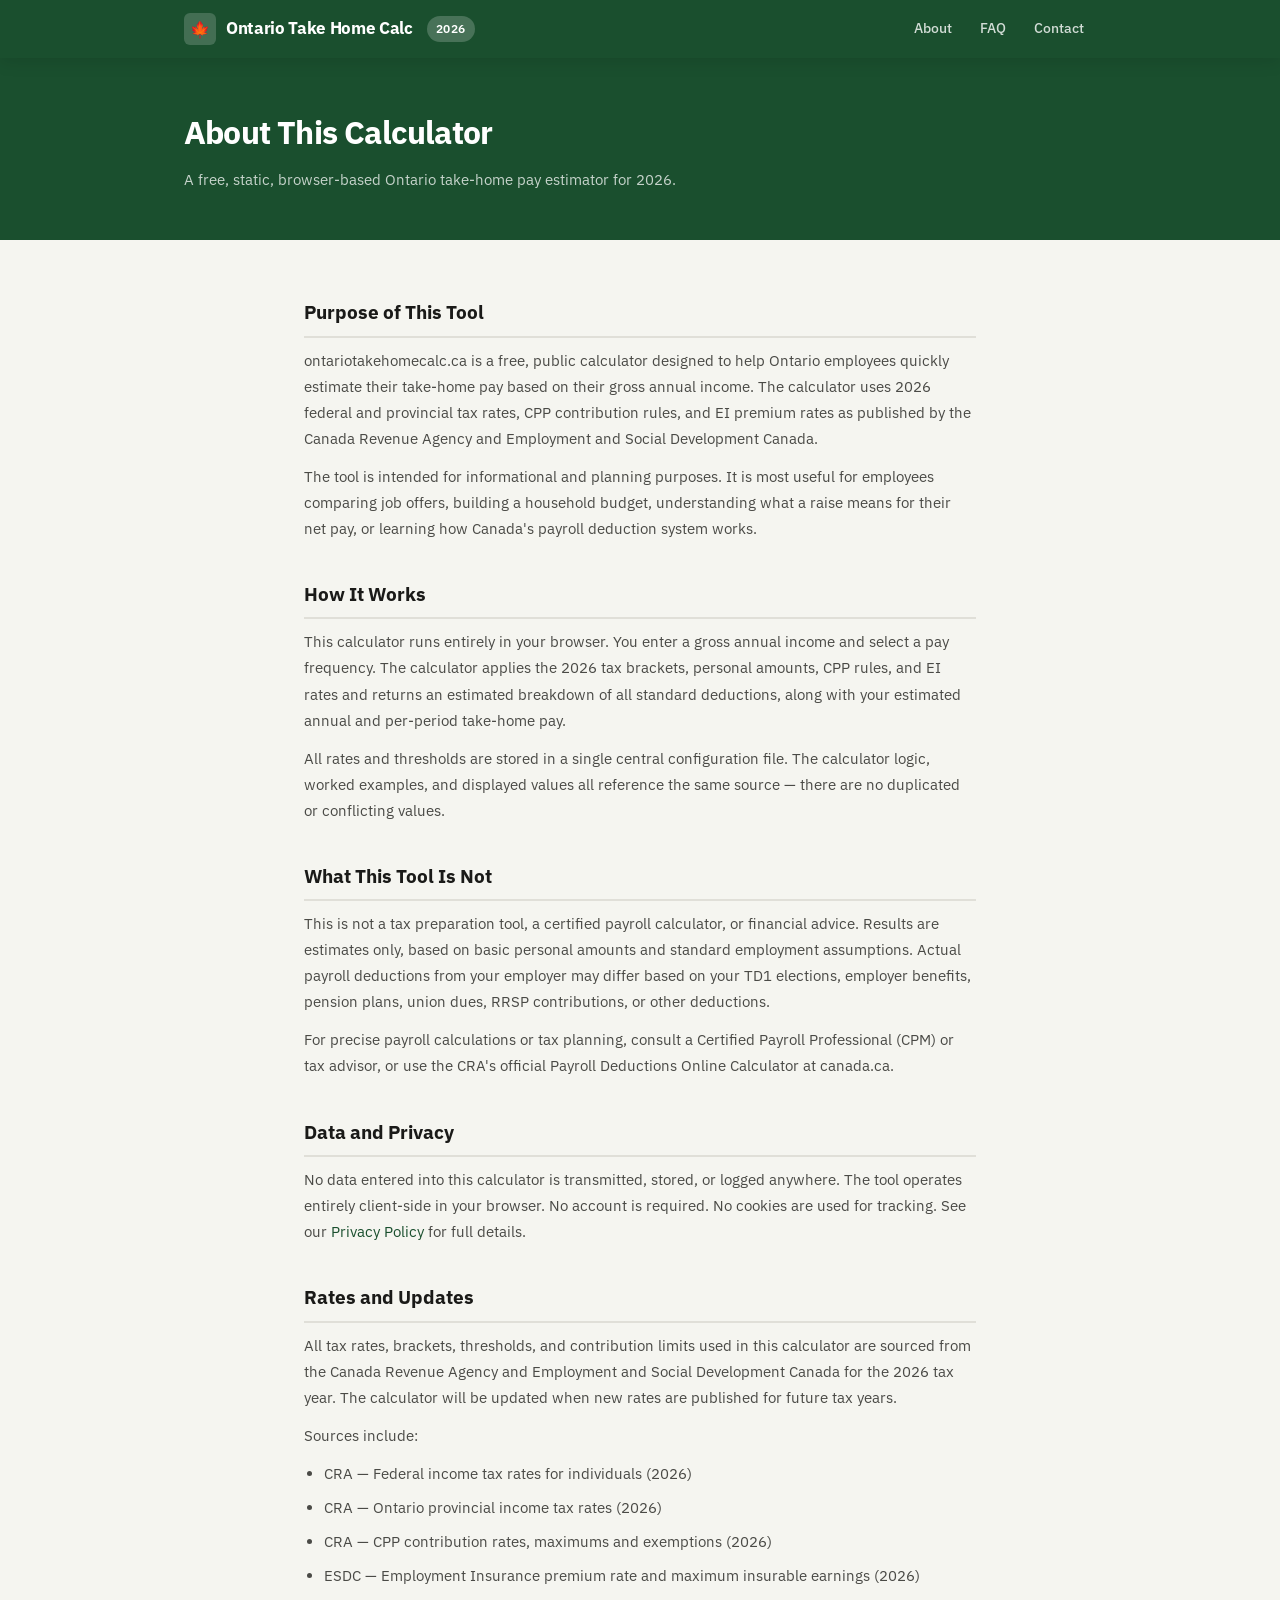
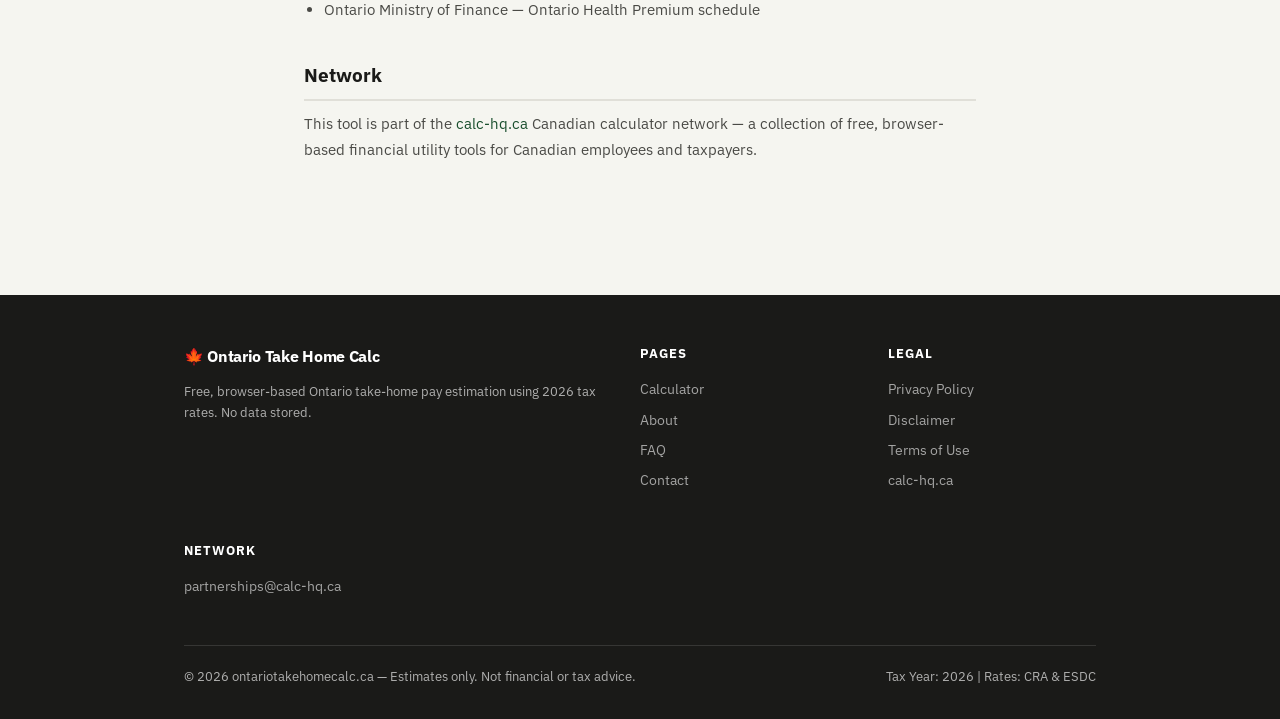
==== about.html @ 79138fdd "updated" ====
<!DOCTYPE html>
<html lang="en-CA">
<head>
  <meta charset="UTF-8">
  <meta name="viewport" content="width=device-width, initial-scale=1.0">
  <title>About | Ontario Take Home Calc</title>
  <meta name="description" content="About ontariotakehomecalc.ca — a free, browser-based Ontario take-home pay calculator using current 2026 tax rates.">
  <link rel="canonical" href="https://ontariotakehomecalc.ca/about.html">
  <link rel="stylesheet" href="css/style.css">
  <script async src="https://pagead2.googlesyndication.com/pagead/js/adsbygoogle.js?client=ca-pub-7744853829365165" crossorigin="anonymous"></script>
  <script type="application/ld+json">
  {
    "@context": "https://schema.org",
    "@type": "WebPage",
    "name": "About | Ontario Take Home Calc",
    "url": "https://ontariotakehomecalc.ca/about.html",
    "description": "About Ontario Take Home Calc — a free, browser-based Ontario take-home pay estimator using 2026 CRA tax rates.",
    "isPartOf": {
      "@type": "WebSite",
      "name": "Ontario Take Home Calc",
      "url": "https://ontariotakehomecalc.ca/"
    }
  }
  </script>
</head>
<body>

<header class="site-header">
  <div class="container">
    <div class="header-inner">
      <a href="/" class="logo"><span class="logo-icon">🍁</span> Ontario Take Home Calc <span class="year-badge">2026</span></a>
      <nav class="header-nav">
        <a href="about.html">About</a>
        <a href="faq.html">FAQ</a>
        <a href="contact.html">Contact</a>
      </nav>
    </div>
  </div>
</header>

<section class="page-hero">
  <div class="container">
    <h1>About This Calculator</h1>
    <p>A free, static, browser-based Ontario take-home pay estimator for 2026.</p>
  </div>
</section>

<div class="page-body">

  <h2>Purpose of This Tool</h2>
  <p>ontariotakehomecalc.ca is a free, public calculator designed to help Ontario employees quickly estimate their take-home pay based on their gross annual income. The calculator uses 2026 federal and provincial tax rates, CPP contribution rules, and EI premium rates as published by the Canada Revenue Agency and Employment and Social Development Canada.</p>
  <p>The tool is intended for informational and planning purposes. It is most useful for employees comparing job offers, building a household budget, understanding what a raise means for their net pay, or learning how Canada's payroll deduction system works.</p>

  <h2>How It Works</h2>
  <p>This calculator runs entirely in your browser. You enter a gross annual income and select a pay frequency. The calculator applies the 2026 tax brackets, personal amounts, CPP rules, and EI rates and returns an estimated breakdown of all standard deductions, along with your estimated annual and per-period take-home pay.</p>
  <p>All rates and thresholds are stored in a single central configuration file. The calculator logic, worked examples, and displayed values all reference the same source — there are no duplicated or conflicting values.</p>

  <h2>What This Tool Is Not</h2>
  <p>This is not a tax preparation tool, a certified payroll calculator, or financial advice. Results are estimates only, based on basic personal amounts and standard employment assumptions. Actual payroll deductions from your employer may differ based on your TD1 elections, employer benefits, pension plans, union dues, RRSP contributions, or other deductions.</p>
  <p>For precise payroll calculations or tax planning, consult a Certified Payroll Professional (CPM) or tax advisor, or use the CRA's official Payroll Deductions Online Calculator at canada.ca.</p>

  <h2>Data and Privacy</h2>
  <p>No data entered into this calculator is transmitted, stored, or logged anywhere. The tool operates entirely client-side in your browser. No account is required. No cookies are used for tracking. See our <a href="privacy-policy.html">Privacy Policy</a> for full details.</p>

  <h2>Rates and Updates</h2>
  <p>All tax rates, brackets, thresholds, and contribution limits used in this calculator are sourced from the Canada Revenue Agency and Employment and Social Development Canada for the 2026 tax year. The calculator will be updated when new rates are published for future tax years.</p>
  <p>Sources include:</p>
  <ul>
    <li>CRA — Federal income tax rates for individuals (2026)</li>
    <li>CRA — Ontario provincial income tax rates (2026)</li>
    <li>CRA — CPP contribution rates, maximums and exemptions (2026)</li>
    <li>ESDC — Employment Insurance premium rate and maximum insurable earnings (2026)</li>
    <li>Ontario Ministry of Finance — Ontario Health Premium schedule</li>
  </ul>

  <h2>Network</h2>
  <p>This tool is part of the <a href="https://calc-hq.ca" target="_blank" rel="noopener">calc-hq.ca</a> Canadian calculator network — a collection of free, browser-based financial utility tools for Canadian employees and taxpayers.</p>

</div>

<footer class="site-footer">
  <div class="container">
    <div class="footer-grid">
      <div class="footer-brand">
        <div class="logo">🍁 Ontario Take Home Calc</div>
        <p>Free, browser-based Ontario take-home pay estimation using 2026 tax rates. No data stored.</p>
      </div>
      <div class="footer-col">
        <h4>Pages</h4>
        <a href="/">Calculator</a>
        <a href="about.html">About</a>
        <a href="faq.html">FAQ</a>
        <a href="contact.html">Contact</a>
      </div>
      <div class="footer-col">
        <h4>Legal</h4>
        <a href="privacy-policy.html">Privacy Policy</a>
        <a href="disclaimer.html">Disclaimer</a>
        <a href="terms.html">Terms of Use</a>
        <a href="https://calc-hq.ca" target="_blank" rel="noopener">calc-hq.ca</a>
      </div>
      <div class="footer-col">
        <h4>Network</h4>
        <a href="mailto:partnerships@calc-hq.ca">partnerships@calc-hq.ca</a>
      </div>
    </div>
    <div class="footer-bottom">
      <span>© 2026 ontariotakehomecalc.ca — Estimates only. Not financial or tax advice.</span>
      <span>Tax Year: 2026 | Rates: CRA &amp; ESDC</span>
    </div>
  </div>
</footer>

<script src="js/network.js"></script>
</body>
</html>
---- css/style.css ----
/* Ontario Take Home Calc — Main Stylesheet */
/* Aesthetic: Clean government-grade authority with a modern twist */
/* Fonts: IBM Plex Sans (body) + IBM Plex Mono (numbers) */

@import url('https://fonts.googleapis.com/css2?family=IBM+Plex+Sans:wght@300;400;500;600;700&family=IBM+Plex+Mono:wght@400;500;600&display=swap');

/* ─── CSS VARIABLES ──────────────────────────────────────────────────────────── */
:root {
  --bg:         #f5f5f0;
  --surface:    #ffffff;
  --surface-2:  #f9f9f6;
  --border:     #e0dfd8;
  --border-2:   #c8c7be;

  --text-primary:   #1a1a18;
  --text-secondary: #4a4a46;
  --text-muted:     #7a7a74;

  --accent:       #1a4f2e;      /* Deep Ontario green */
  --accent-light: #e8f2ec;
  --accent-mid:   #2d7a47;
  --accent-hover: #153d24;

  --red:    #c0392b;
  --amber:  #c47a00;

  --radius:   6px;
  --radius-lg: 12px;
  --shadow-sm: 0 1px 3px rgba(0,0,0,0.08);
  --shadow:    0 4px 16px rgba(0,0,0,0.10);
  --shadow-lg: 0 8px 32px rgba(0,0,0,0.12);

  --max-width: 960px;
  --content-width: 760px;
}

/* ─── RESET ──────────────────────────────────────────────────────────────────── */
*, *::before, *::after { box-sizing: border-box; margin: 0; padding: 0; }
html { scroll-behavior: smooth; }
body {
  font-family: 'IBM Plex Sans', sans-serif;
  background: var(--bg);
  color: var(--text-primary);
  font-size: 16px;
  line-height: 1.65;
  -webkit-font-smoothing: antialiased;
}
img { max-width: 100%; }
a { color: var(--accent); text-decoration: none; }
a:hover { color: var(--accent-hover); text-decoration: underline; }

/* ─── LAYOUT ──────────────────────────────────────────────────────────────────── */
.container {
  max-width: var(--max-width);
  margin: 0 auto;
  padding: 0 24px;
}
.content-width {
  max-width: var(--content-width);
  margin: 0 auto;
}

/* ─── HEADER ──────────────────────────────────────────────────────────────────── */
.site-header {
  background: var(--accent);
  color: #fff;
  padding: 0;
  position: sticky;
  top: 0;
  z-index: 100;
  box-shadow: var(--shadow);
}
.header-inner {
  display: flex;
  align-items: center;
  justify-content: space-between;
  height: 58px;
}
.logo {
  font-size: 1.05rem;
  font-weight: 700;
  color: #fff;
  letter-spacing: -0.02em;
  display: flex;
  align-items: center;
  gap: 10px;
}
.logo-icon {
  width: 32px;
  height: 32px;
  background: rgba(255,255,255,0.18);
  border-radius: 6px;
  display: flex;
  align-items: center;
  justify-content: center;
  font-size: 1rem;
}
.header-nav {
  display: flex;
  align-items: center;
  gap: 4px;
}
.header-nav a {
  color: rgba(255,255,255,0.80);
  font-size: 0.875rem;
  font-weight: 500;
  padding: 6px 12px;
  border-radius: var(--radius);
  transition: background 0.15s, color 0.15s;
}
.header-nav a:hover {
  color: #fff;
  background: rgba(255,255,255,0.15);
  text-decoration: none;
}
.year-badge {
  background: rgba(255,255,255,0.20);
  color: #fff;
  font-size: 0.75rem;
  font-weight: 600;
  padding: 3px 9px;
  border-radius: 20px;
  letter-spacing: 0.04em;
  margin-left: 4px;
}

/* ─── HERO ────────────────────────────────────────────────────────────────────── */
.hero {
  background: var(--accent);
  color: #fff;
  padding: 48px 0 56px;
}
.hero h1 {
  font-size: clamp(1.6rem, 3.5vw, 2.4rem);
  font-weight: 700;
  letter-spacing: -0.03em;
  line-height: 1.2;
  margin-bottom: 10px;
}
.hero p {
  font-size: 1rem;
  color: rgba(255,255,255,0.80);
  max-width: 520px;
}

/* ─── CALCULATOR CARD ────────────────────────────────────────────────────────── */
.calc-card {
  background: var(--surface);
  border-radius: var(--radius-lg);
  box-shadow: var(--shadow-lg);
  margin-top: -28px;
  position: relative;
  z-index: 10;
  overflow: hidden;
}
.calc-form-section {
  padding: 32px 36px;
  border-bottom: 1px solid var(--border);
}
.calc-results-section {
  padding: 32px 36px;
  background: var(--surface-2);
}

.form-grid {
  display: grid;
  grid-template-columns: 1fr 1fr;
  gap: 20px 28px;
  align-items: end;
}
.form-group {
  display: flex;
  flex-direction: column;
  gap: 6px;
}
.form-group.full {
  grid-column: 1 / -1;
}
label {
  font-size: 0.825rem;
  font-weight: 600;
  color: var(--text-secondary);
  text-transform: uppercase;
  letter-spacing: 0.06em;
}
.input-prefix-wrap {
  position: relative;
}
.input-prefix {
  position: absolute;
  left: 12px;
  top: 50%;
  transform: translateY(-50%);
  color: var(--text-muted);
  font-size: 1rem;
  font-family: 'IBM Plex Mono', monospace;
  pointer-events: none;
}
input[type="number"],
select {
  width: 100%;
  padding: 11px 14px;
  border: 1.5px solid var(--border);
  border-radius: var(--radius);
  background: var(--surface);
  color: var(--text-primary);
  font-family: 'IBM Plex Mono', monospace;
  font-size: 1rem;
  font-weight: 500;
  transition: border-color 0.15s, box-shadow 0.15s;
  appearance: none;
}
.input-prefix-wrap input[type="number"] {
  padding-left: 28px;
}
input[type="number"]:focus,
select:focus {
  outline: none;
  border-color: var(--accent);
  box-shadow: 0 0 0 3px var(--accent-light);
}
select {
  background-image: url("data:image/svg+xml,%3Csvg xmlns='http://www.w3.org/2000/svg' width='12' height='8' viewBox='0 0 12 8'%3E%3Cpath d='M1 1l5 5 5-5' stroke='%234a4a46' stroke-width='1.5' fill='none' stroke-linecap='round'/%3E%3C/svg%3E");
  background-repeat: no-repeat;
  background-position: right 14px center;
  padding-right: 36px;
  cursor: pointer;
  font-family: 'IBM Plex Sans', sans-serif;
}
.calc-btn {
  background: var(--accent);
  color: #fff;
  border: none;
  border-radius: var(--radius);
  padding: 12px 28px;
  font-family: 'IBM Plex Sans', sans-serif;
  font-size: 0.95rem;
  font-weight: 600;
  cursor: pointer;
  transition: background 0.15s, transform 0.1s;
  letter-spacing: 0.02em;
  width: 100%;
  margin-top: 4px;
}
.calc-btn:hover { background: var(--accent-hover); }
.calc-btn:active { transform: translateY(1px); }

/* ─── RESULTS ────────────────────────────────────────────────────────────────── */
.results-placeholder {
  text-align: center;
  padding: 40px 0;
  color: var(--text-muted);
}
.results-placeholder p { font-size: 0.95rem; margin-top: 8px; }

.results-header {
  display: flex;
  align-items: flex-end;
  justify-content: space-between;
  margin-bottom: 28px;
  gap: 16px;
  flex-wrap: wrap;
}
.takehome-display {
  display: flex;
  flex-direction: column;
  gap: 2px;
}
.takehome-label {
  font-size: 0.8rem;
  font-weight: 600;
  text-transform: uppercase;
  letter-spacing: 0.06em;
  color: var(--text-muted);
}
.takehome-amount {
  font-family: 'IBM Plex Mono', monospace;
  font-size: clamp(1.8rem, 4vw, 2.6rem);
  font-weight: 600;
  color: var(--accent);
  letter-spacing: -0.03em;
  line-height: 1;
}
.takehome-period {
  font-size: 0.85rem;
  color: var(--text-muted);
  margin-top: 4px;
}
.effective-rate-chip {
  background: var(--accent-light);
  color: var(--accent);
  font-size: 0.85rem;
  font-weight: 600;
  padding: 6px 14px;
  border-radius: 20px;
  white-space: nowrap;
}

/* Results breakdown table */
.results-breakdown {
  display: flex;
  flex-direction: column;
  gap: 0;
  border: 1px solid var(--border);
  border-radius: var(--radius);
  overflow: hidden;
  margin-bottom: 20px;
}
.breakdown-row {
  display: flex;
  align-items: center;
  justify-content: space-between;
  padding: 11px 16px;
  border-bottom: 1px solid var(--border);
  transition: background 0.1s;
  gap: 12px;
}
.breakdown-row:last-child { border-bottom: none; }
.breakdown-row:hover { background: var(--surface); }
.breakdown-row.section-header {
  background: #f0f0eb;
  font-size: 0.75rem;
  font-weight: 700;
  text-transform: uppercase;
  letter-spacing: 0.08em;
  color: var(--text-muted);
  padding: 7px 16px;
  border-bottom: 1px solid var(--border-2);
}
.breakdown-row.total {
  background: var(--accent);
  color: #fff;
  font-weight: 700;
  border-bottom: none;
}
.breakdown-row.total:hover { background: var(--accent-hover); }
.breakdown-label {
  font-size: 0.9rem;
  color: var(--text-secondary);
  display: flex;
  align-items: center;
  gap: 8px;
}
.breakdown-row.total .breakdown-label { color: rgba(255,255,255,0.85); }
.breakdown-value {
  font-family: 'IBM Plex Mono', monospace;
  font-size: 0.9rem;
  font-weight: 500;
  color: var(--text-primary);
  white-space: nowrap;
}
.breakdown-row.total .breakdown-value { color: #fff; font-size: 1rem; }
.breakdown-sub {
  font-size: 0.78rem;
  color: var(--text-muted);
  font-family: 'IBM Plex Mono', monospace;
}
.deduction-amount { color: var(--red); }
.breakdown-row.total .deduction-amount { color: rgba(255,220,220,1); }

/* Period comparison */
.period-grid {
  display: grid;
  grid-template-columns: repeat(3, 1fr);
  gap: 12px;
  margin-top: 4px;
}
.period-card {
  background: var(--surface);
  border: 1px solid var(--border);
  border-radius: var(--radius);
  padding: 14px 16px;
  display: flex;
  flex-direction: column;
  gap: 4px;
}
.period-card-label {
  font-size: 0.75rem;
  font-weight: 700;
  text-transform: uppercase;
  letter-spacing: 0.06em;
  color: var(--text-muted);
}
.period-card-amount {
  font-family: 'IBM Plex Mono', monospace;
  font-size: 1.05rem;
  font-weight: 600;
  color: var(--text-primary);
  letter-spacing: -0.02em;
}
.period-card-sub {
  font-size: 0.75rem;
  color: var(--text-muted);
}
.period-card.highlight {
  border-color: var(--accent);
  background: var(--accent-light);
}
.period-card.highlight .period-card-amount { color: var(--accent); }

.disclaimer-note {
  font-size: 0.78rem;
  color: var(--text-muted);
  padding: 12px 16px;
  background: #fffbf0;
  border: 1px solid #e8d88a;
  border-radius: var(--radius);
  margin-top: 16px;
  line-height: 1.5;
}

/* ─── CONTENT SECTIONS ───────────────────────────────────────────────────────── */
.page-content {
  padding: 64px 0;
}
.section {
  margin-bottom: 56px;
}
.section-label {
  font-size: 0.75rem;
  font-weight: 700;
  text-transform: uppercase;
  letter-spacing: 0.1em;
  color: var(--accent);
  margin-bottom: 8px;
}
.section h2 {
  font-size: clamp(1.25rem, 2.5vw, 1.55rem);
  font-weight: 700;
  letter-spacing: -0.025em;
  color: var(--text-primary);
  margin-bottom: 16px;
  line-height: 1.25;
}
.section h3 {
  font-size: 1.05rem;
  font-weight: 600;
  color: var(--text-primary);
  margin-bottom: 10px;
  margin-top: 24px;
}
.section p {
  color: var(--text-secondary);
  font-size: 0.95rem;
  line-height: 1.75;
  margin-bottom: 14px;
}
.section p:last-child { margin-bottom: 0; }

/* Info boxes */
.info-box {
  background: var(--surface);
  border: 1px solid var(--border);
  border-radius: var(--radius-lg);
  padding: 28px 32px;
  margin-bottom: 20px;
}
.info-box.green {
  background: var(--accent-light);
  border-color: rgba(45,122,71,0.25);
}
.info-box h3 { margin-top: 0; }

/* Example calculation */
.example-table {
  width: 100%;
  border-collapse: collapse;
  font-size: 0.9rem;
  margin: 20px 0;
  border-radius: var(--radius);
  overflow: hidden;
  border: 1px solid var(--border);
}
.example-table th {
  background: var(--accent);
  color: #fff;
  text-align: left;
  padding: 10px 16px;
  font-weight: 600;
  font-size: 0.8rem;
  text-transform: uppercase;
  letter-spacing: 0.06em;
}
.example-table td {
  padding: 10px 16px;
  border-bottom: 1px solid var(--border);
  color: var(--text-secondary);
}
.example-table tr:last-child td { border-bottom: none; }
.example-table tr:nth-child(even) td { background: var(--surface-2); }
.example-table td:last-child {
  font-family: 'IBM Plex Mono', monospace;
  font-weight: 500;
  text-align: right;
  color: var(--text-primary);
}
.example-table .table-total td {
  font-weight: 700;
  background: #f0f0eb;
  color: var(--text-primary);
}
.example-table .table-result td {
  font-weight: 700;
  background: var(--accent-light);
  color: var(--accent);
}

/* Scenarios grid */
.scenarios-grid {
  display: grid;
  grid-template-columns: repeat(auto-fill, minmax(260px, 1fr));
  gap: 16px;
  margin-top: 20px;
}
.scenario-card {
  background: var(--surface);
  border: 1px solid var(--border);
  border-radius: var(--radius-lg);
  padding: 22px 24px;
  display: flex;
  flex-direction: column;
  gap: 4px;
}
.scenario-title {
  font-size: 0.8rem;
  font-weight: 700;
  text-transform: uppercase;
  letter-spacing: 0.06em;
  color: var(--text-muted);
  margin-bottom: 4px;
}
.scenario-income {
  font-family: 'IBM Plex Mono', monospace;
  font-size: 1.25rem;
  font-weight: 600;
  color: var(--text-primary);
}
.scenario-net {
  font-family: 'IBM Plex Mono', monospace;
  font-size: 1.1rem;
  font-weight: 600;
  color: var(--accent);
  margin-top: 4px;
}
.scenario-row {
  display: flex;
  justify-content: space-between;
  font-size: 0.82rem;
  color: var(--text-muted);
  padding: 2px 0;
  border-top: 1px solid var(--border);
  margin-top: 8px;
  padding-top: 8px;
}
.scenario-row span:last-child {
  font-family: 'IBM Plex Mono', monospace;
  font-weight: 500;
}

/* FAQ */
.faq-item {
  border-bottom: 1px solid var(--border);
  padding: 20px 0;
}
.faq-item:first-child { padding-top: 0; }
.faq-item:last-child { border-bottom: none; }
.faq-q {
  font-weight: 600;
  font-size: 0.95rem;
  color: var(--text-primary);
  margin-bottom: 8px;
  cursor: pointer;
  display: flex;
  justify-content: space-between;
  align-items: flex-start;
  gap: 12px;
}
.faq-q::after {
  content: "+";
  font-size: 1.2rem;
  color: var(--accent);
  flex-shrink: 0;
  margin-top: -2px;
  transition: transform 0.2s;
}
.faq-item.open .faq-q::after {
  transform: rotate(45deg);
}
.faq-a {
  font-size: 0.9rem;
  color: var(--text-secondary);
  line-height: 1.7;
  display: none;
}
.faq-item.open .faq-a { display: block; }

/* Related tools */
.related-grid {
  display: grid;
  grid-template-columns: repeat(auto-fill, minmax(220px, 1fr));
  gap: 14px;
  margin-top: 20px;
}
.related-card {
  background: var(--surface);
  border: 1px solid var(--border);
  border-radius: var(--radius);
  padding: 18px 20px;
  display: flex;
  flex-direction: column;
  gap: 4px;
  text-decoration: none;
  transition: border-color 0.15s, box-shadow 0.15s;
}
.related-card:hover {
  border-color: var(--accent);
  box-shadow: var(--shadow-sm);
  text-decoration: none;
}
.related-card-title {
  font-weight: 600;
  font-size: 0.9rem;
  color: var(--text-primary);
}
.related-card-desc {
  font-size: 0.8rem;
  color: var(--text-muted);
  line-height: 1.4;
}

/* ─── FOOTER ──────────────────────────────────────────────────────────────────── */
.site-footer {
  background: var(--text-primary);
  color: rgba(255,255,255,0.65);
  padding: 48px 0 32px;
  margin-top: 64px;
}
.footer-grid {
  display: grid;
  grid-template-columns: 2fr 1fr 1fr;
  gap: 40px;
  margin-bottom: 40px;
}
.footer-brand .logo { color: #fff; font-size: 1rem; margin-bottom: 12px; }
.footer-brand p { font-size: 0.82rem; line-height: 1.6; }
.footer-col h4 {
  color: #fff;
  font-size: 0.8rem;
  font-weight: 700;
  text-transform: uppercase;
  letter-spacing: 0.08em;
  margin-bottom: 14px;
}
.footer-col a {
  display: block;
  color: rgba(255,255,255,0.60);
  font-size: 0.85rem;
  margin-bottom: 8px;
  transition: color 0.15s;
}
.footer-col a:hover { color: #fff; text-decoration: none; }
.footer-bottom {
  border-top: 1px solid rgba(255,255,255,0.12);
  padding-top: 20px;
  display: flex;
  justify-content: space-between;
  align-items: center;
  flex-wrap: wrap;
  gap: 12px;
  font-size: 0.8rem;
}
.footer-bottom a { color: rgba(255,255,255,0.55); }
.footer-bottom a:hover { color: #fff; text-decoration: none; }

/* ─── PAGE-SPECIFIC (about, privacy, etc.) ───────────────────────────────────── */
.page-hero {
  background: var(--accent);
  color: #fff;
  padding: 48px 0;
}
.page-hero h1 {
  font-size: clamp(1.4rem, 3vw, 2rem);
  font-weight: 700;
  letter-spacing: -0.025em;
}
.page-hero p {
  color: rgba(255,255,255,0.75);
  margin-top: 8px;
  font-size: 0.95rem;
}
.page-body {
  max-width: 720px;
  margin: 0 auto;
  padding: 56px 24px;
}
.page-body h2 {
  font-size: 1.2rem;
  font-weight: 700;
  color: var(--text-primary);
  margin: 36px 0 10px;
  padding-bottom: 8px;
  border-bottom: 2px solid var(--border);
}
.page-body h2:first-child { margin-top: 0; }
.page-body p, .page-body li {
  font-size: 0.93rem;
  color: var(--text-secondary);
  line-height: 1.75;
  margin-bottom: 12px;
}
.page-body ul { padding-left: 20px; }
.page-body li { margin-bottom: 8px; }

/* Contact form */
.contact-form {
  display: flex;
  flex-direction: column;
  gap: 18px;
  margin-top: 24px;
}
.contact-form input,
.contact-form textarea {
  width: 100%;
  padding: 11px 14px;
  border: 1.5px solid var(--border);
  border-radius: var(--radius);
  font-family: 'IBM Plex Sans', sans-serif;
  font-size: 0.95rem;
  color: var(--text-primary);
  background: var(--surface);
  resize: vertical;
  transition: border-color 0.15s, box-shadow 0.15s;
}
.contact-form input:focus,
.contact-form textarea:focus {
  outline: none;
  border-color: var(--accent);
  box-shadow: 0 0 0 3px var(--accent-light);
}
.contact-form textarea { min-height: 130px; }
.contact-form .calc-btn { align-self: flex-start; padding: 11px 28px; width: auto; }

/* ─── RESPONSIVE ──────────────────────────────────────────────────────────────── */
@media (max-width: 768px) {
  .header-nav { display: none; }
  .form-grid { grid-template-columns: 1fr; }
  .calc-form-section, .calc-results-section { padding: 24px 20px; }
  .period-grid { grid-template-columns: 1fr 1fr; }
  .scenarios-grid { grid-template-columns: 1fr 1fr; }
  .footer-grid { grid-template-columns: 1fr; gap: 32px; }
  .footer-bottom { flex-direction: column; align-items: flex-start; }
  .results-header { flex-direction: column; align-items: flex-start; }
  .hero { padding: 36px 0 52px; }
}
@media (max-width: 480px) {
  .period-grid { grid-template-columns: 1fr; }
  .scenarios-grid { grid-template-columns: 1fr; }
  .hero h1 { font-size: 1.5rem; }
}

/* ─── ADS PLACEHOLDER ────────────────────────────────────────────────────────── */
.ad-unit {
  text-align: center;
  margin: 32px auto;
  min-height: 90px;
  display: flex;
  align-items: center;
  justify-content: center;
}
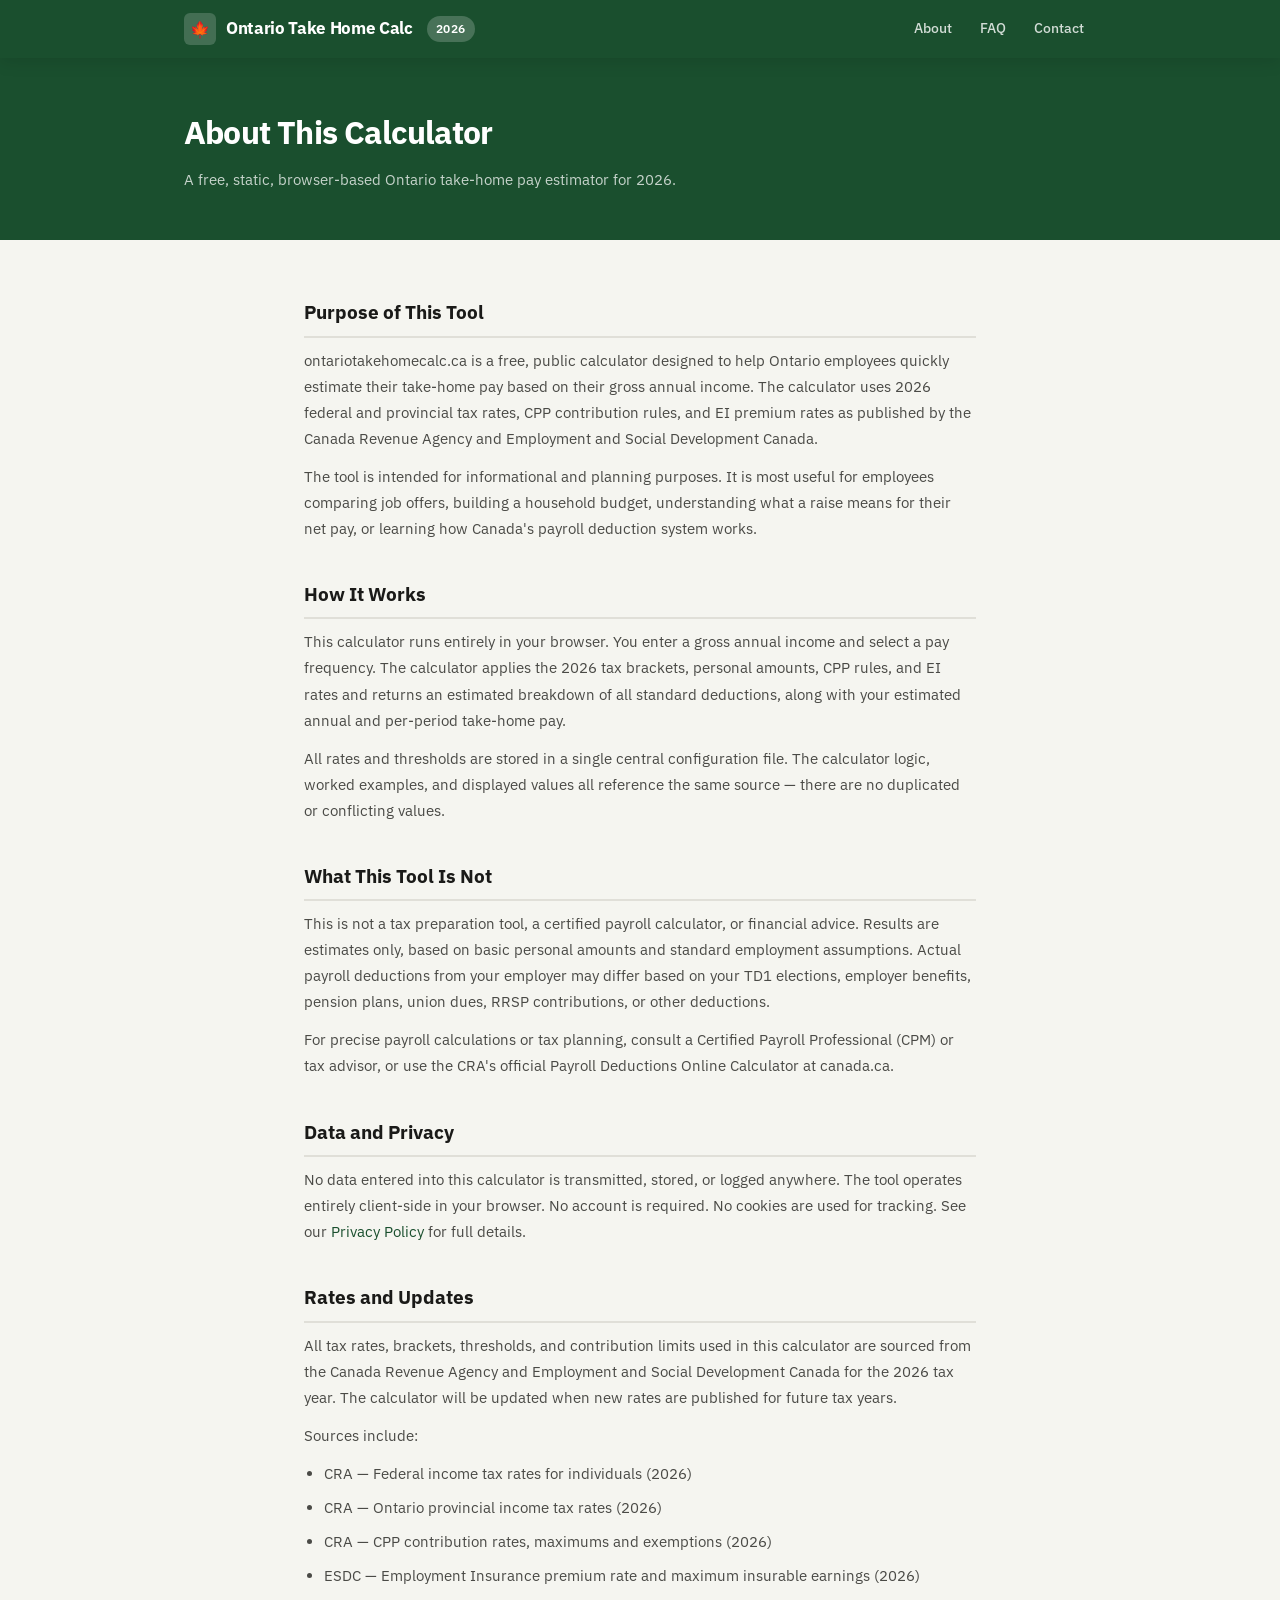
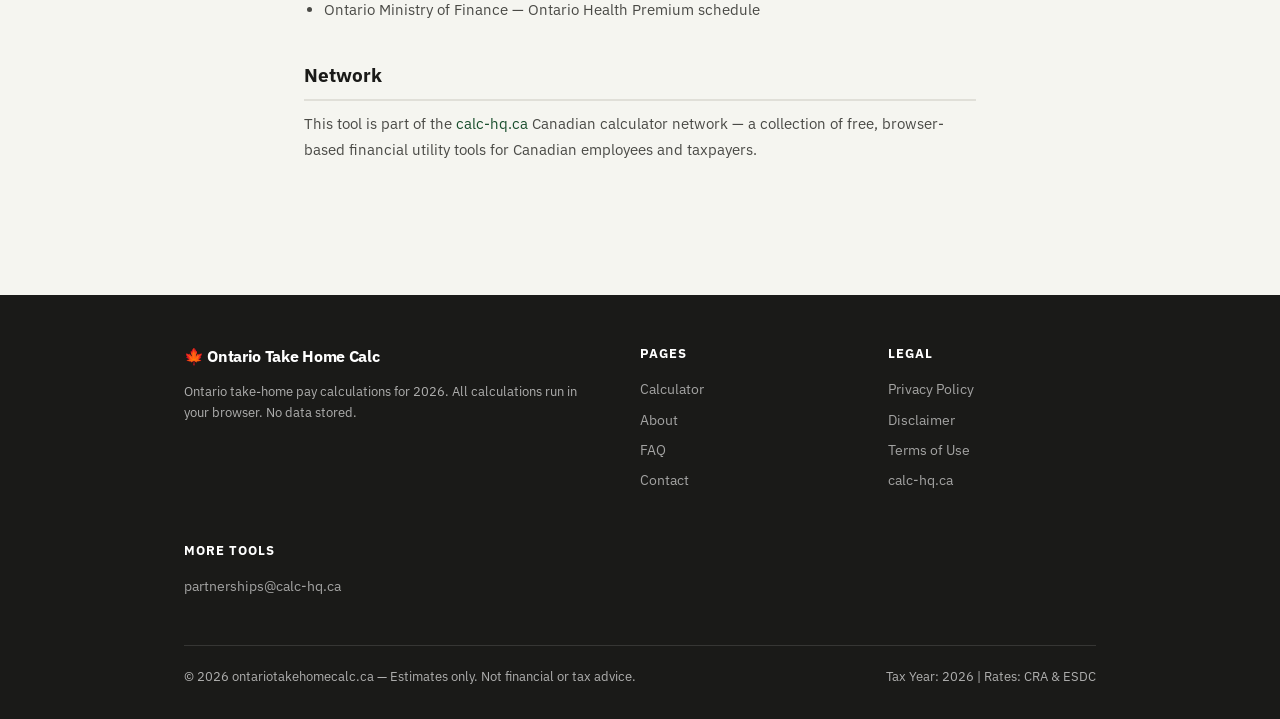
==== commit 768da74a: "updated" ====
--- a/about.html
+++ b/about.html
@@ -83,7 +83,7 @@
     <div class="footer-grid">
       <div class="footer-brand">
         <div class="logo">🍁 Ontario Take Home Calc</div>
-        <p>Free, browser-based Ontario take-home pay estimation using 2026 tax rates. No data stored.</p>
+        <p>Ontario take-home pay calculations for 2026. All calculations run in your browser. No data stored.</p>
       </div>
       <div class="footer-col">
         <h4>Pages</h4>
@@ -100,7 +100,7 @@
         <a href="https://calc-hq.ca" target="_blank" rel="noopener">calc-hq.ca</a>
       </div>
       <div class="footer-col">
-        <h4>Network</h4>
+        <h4>More Tools</h4>
         <a href="mailto:partnerships@calc-hq.ca">partnerships@calc-hq.ca</a>
       </div>
     </div>
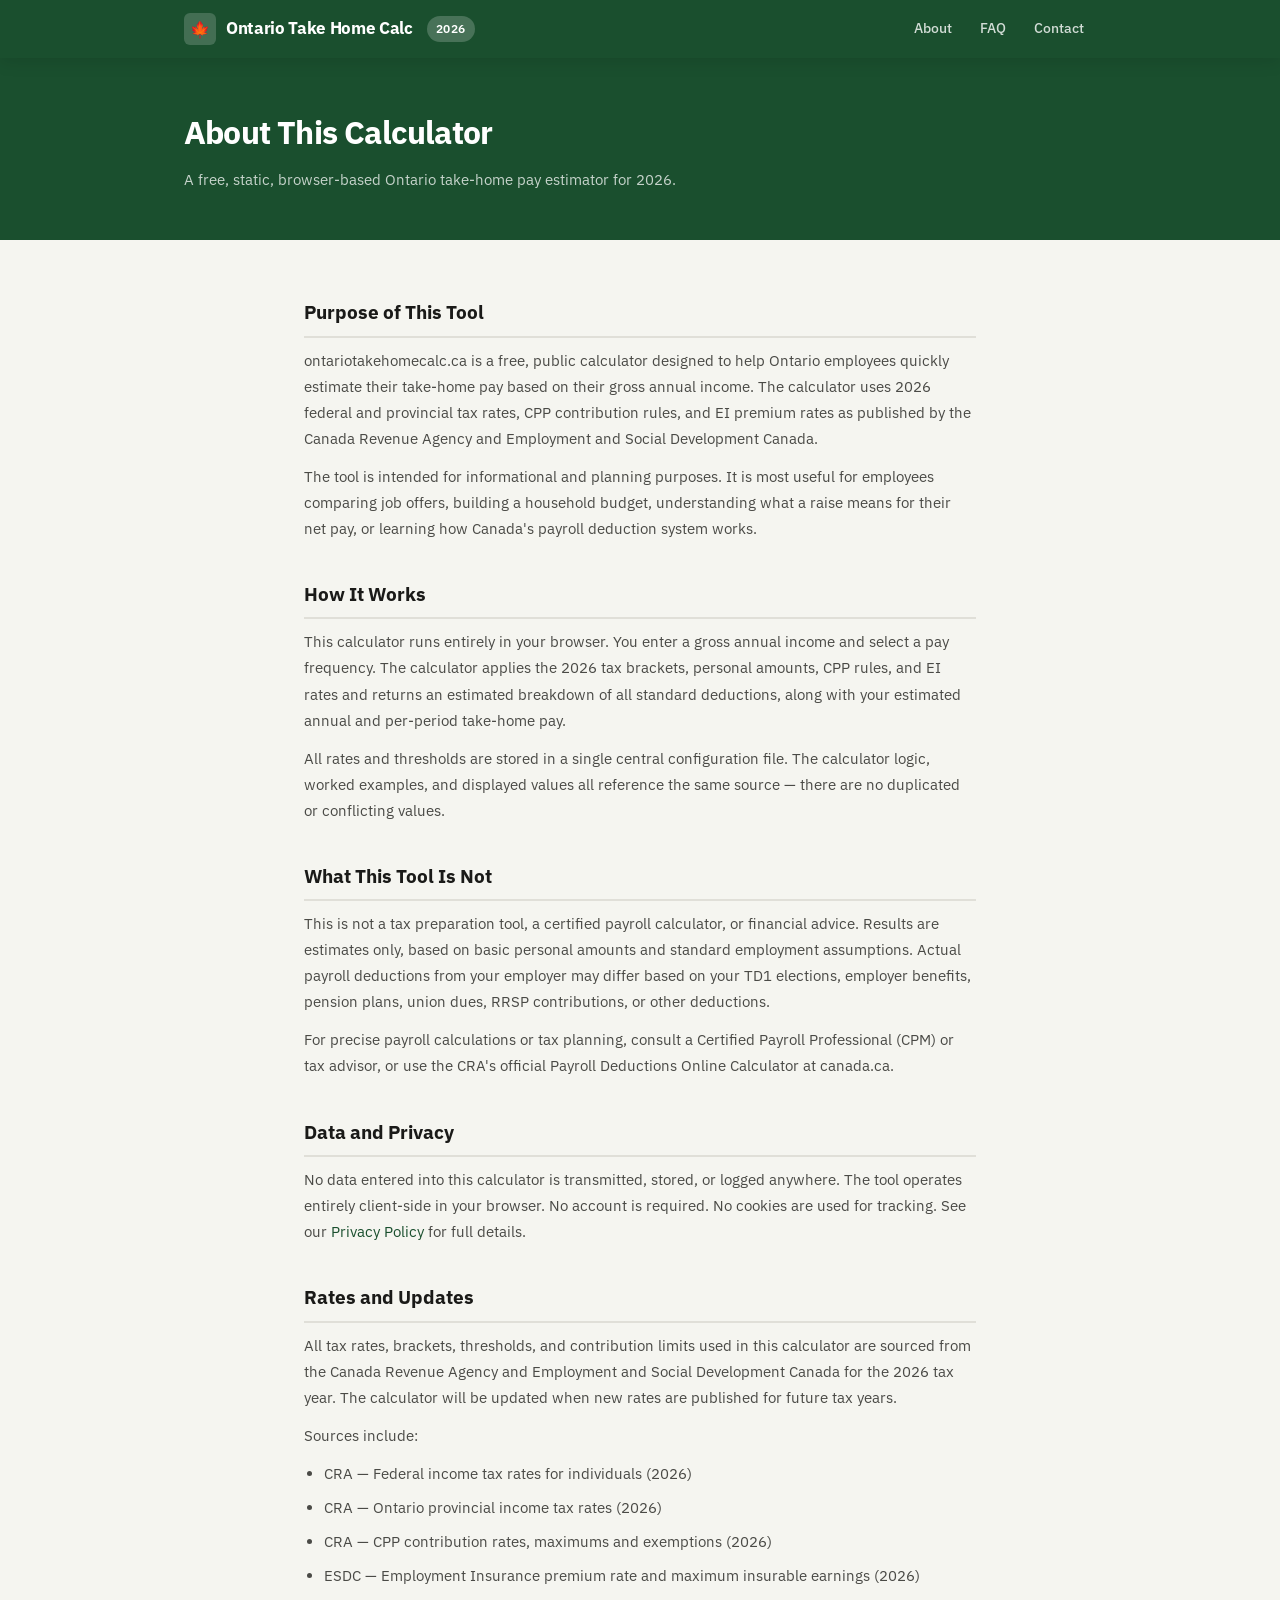
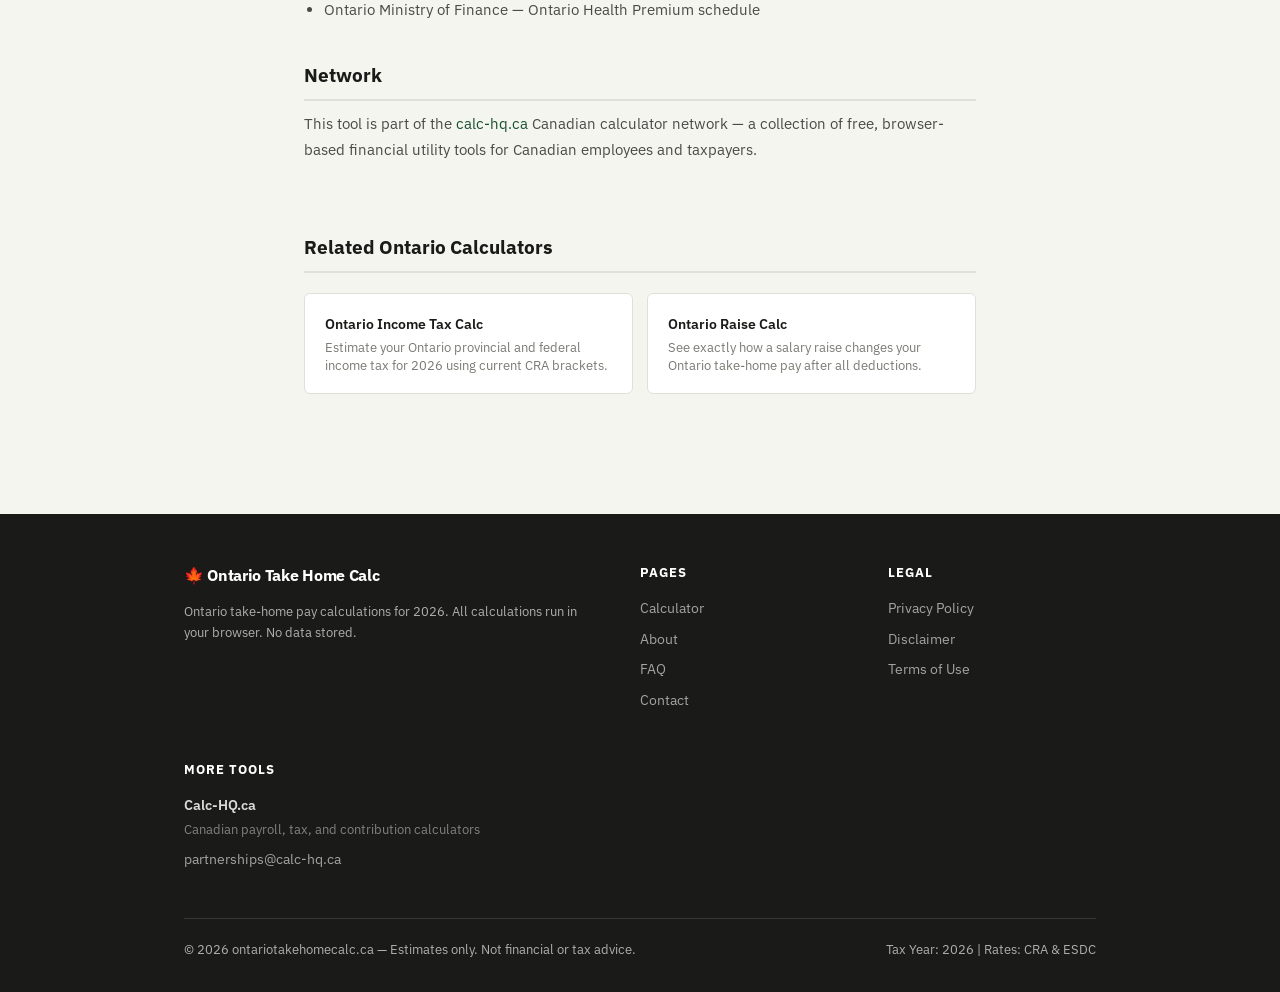
==== commit f5e13ff7: "patch: mobile padding calibration + Ontario cluster related-tools on all pages Migrated from gd5djs8" ====
--- a/about.html
+++ b/about.html
@@ -78,6 +78,16 @@
 
 </div>
 
+<!-- RELATED TOOLS (Ontario cluster — driven by network.js) -->
+<section class="related-tools-section">
+  <div class="page-body" style="padding-top:0;">
+    <h2 style="margin-top:0;">Related Ontario Calculators</h2>
+    <div class="related-grid" id="relatedGrid">
+      <!-- populated by network.js -->
+    </div>
+  </div>
+</section>
+
 <footer class="site-footer">
   <div class="container">
     <div class="footer-grid">
@@ -97,10 +107,13 @@
         <a href="privacy-policy.html">Privacy Policy</a>
         <a href="disclaimer.html">Disclaimer</a>
         <a href="terms.html">Terms of Use</a>
-        <a href="https://calc-hq.ca" target="_blank" rel="noopener">calc-hq.ca</a>
       </div>
       <div class="footer-col">
         <h4>More Tools</h4>
+        <a href="https://calc-hq.ca" class="more-tools-link" target="_blank" rel="noopener">
+          <div>Calc-HQ.ca</div>
+          <div class="subtext">Canadian payroll, tax, and contribution calculators</div>
+        </a>
         <a href="mailto:partnerships@calc-hq.ca">partnerships@calc-hq.ca</a>
       </div>
     </div>
@@ -112,5 +125,24 @@
 </footer>
 
 <script src="js/network.js"></script>
+<script src="js/ads.js"></script>
+<script>
+(function(){
+  var grid = document.getElementById('relatedGrid');
+  if (!grid || typeof NETWORK_TOOLS === 'undefined') return;
+  var thisSite = 'ontariotakehomecalc.ca';
+  var tools = NETWORK_TOOLS.filter(function(t){ return t.live === true && t.url.indexOf(thisSite) === -1; });
+  if (!tools.length) { grid.innerHTML = '<p style="color:#888;font-size:0.9rem">No related tools available.</p>'; return; }
+  tools.forEach(function(tool){
+    var a = document.createElement('a');
+    a.className = 'related-card';
+    a.href = tool.url;
+    a.target = '_blank';
+    a.rel = 'noopener';
+    a.innerHTML = '<div class="related-card-title">' + tool.name + '</div><div class="related-card-desc">' + tool.desc + '</div>';
+    grid.appendChild(a);
+  });
+})();
+</script>
 </body>
 </html>
--- a/css/style.css
+++ b/css/style.css
@@ -659,6 +659,9 @@
   transition: color 0.15s;
 }
 .footer-col a:hover { color: #fff; text-decoration: none; }
+.more-tools-link div:first-child { font-weight: 600; color: rgba(255,255,255,0.85); }
+.more-tools-link .subtext { font-size: 0.8rem; color: rgba(255,255,255,0.45); margin-top: 2px; }
+.more-tools-link:hover div:first-child { color: #fff; }
 .footer-bottom {
   border-top: 1px solid rgba(255,255,255,0.12);
   padding-top: 20px;
@@ -751,19 +754,47 @@
   .footer-bottom { flex-direction: column; align-items: flex-start; }
   .results-header { flex-direction: column; align-items: flex-start; }
   .hero { padding: 36px 0 52px; }
+  .page-content { padding: 32px 0; }
+  .section { margin-bottom: 32px; }
+  .section h3 { margin-top: 16px; }
+  .ad-unit { min-height: 0; margin: 16px auto; }
+  .ad-unit ins { height: auto !important; min-height: 0; }
+  /* Mobile: support page horizontal breathing room */
+  .page-body { padding: 36px 20px; }
+  .page-hero { padding: 32px 0; }
+  .container { padding: 0 16px; }
+  .related-grid { grid-template-columns: 1fr; gap: 10px; }
 }
 @media (max-width: 480px) {
   .period-grid { grid-template-columns: 1fr; }
   .scenarios-grid { grid-template-columns: 1fr; }
   .hero h1 { font-size: 1.5rem; }
+  .section { margin-bottom: 24px; }
+  .page-content { padding: 24px 0; }
+  .faq-item { padding: 14px 0; }
+  /* Small phone: tighter page-body, consistent card padding */
+  .page-body { padding: 28px 16px; }
+  .calc-form-section, .calc-results-section { padding: 20px 16px; }
+  .related-card { padding: 14px 16px; }
+  .info-box { padding: 18px 16px; }
 }
 
 /* ─── ADS PLACEHOLDER ────────────────────────────────────────────────────────── */
 .ad-unit {
   text-align: center;
   margin: 32px auto;
-  min-height: 90px;
   display: flex;
   align-items: center;
   justify-content: center;
 }
+.ad-unit.ad-inactive,
+.ad-unit.ad-inactive ins,
+.ad-unit.ad-inactive .adsbygoogle {
+  display: none !important;
+  height: 0 !important;
+  min-height: 0 !important;
+  max-height: 0 !important;
+  margin: 0 !important;
+  padding: 0 !important;
+  overflow: hidden !important;
+}
